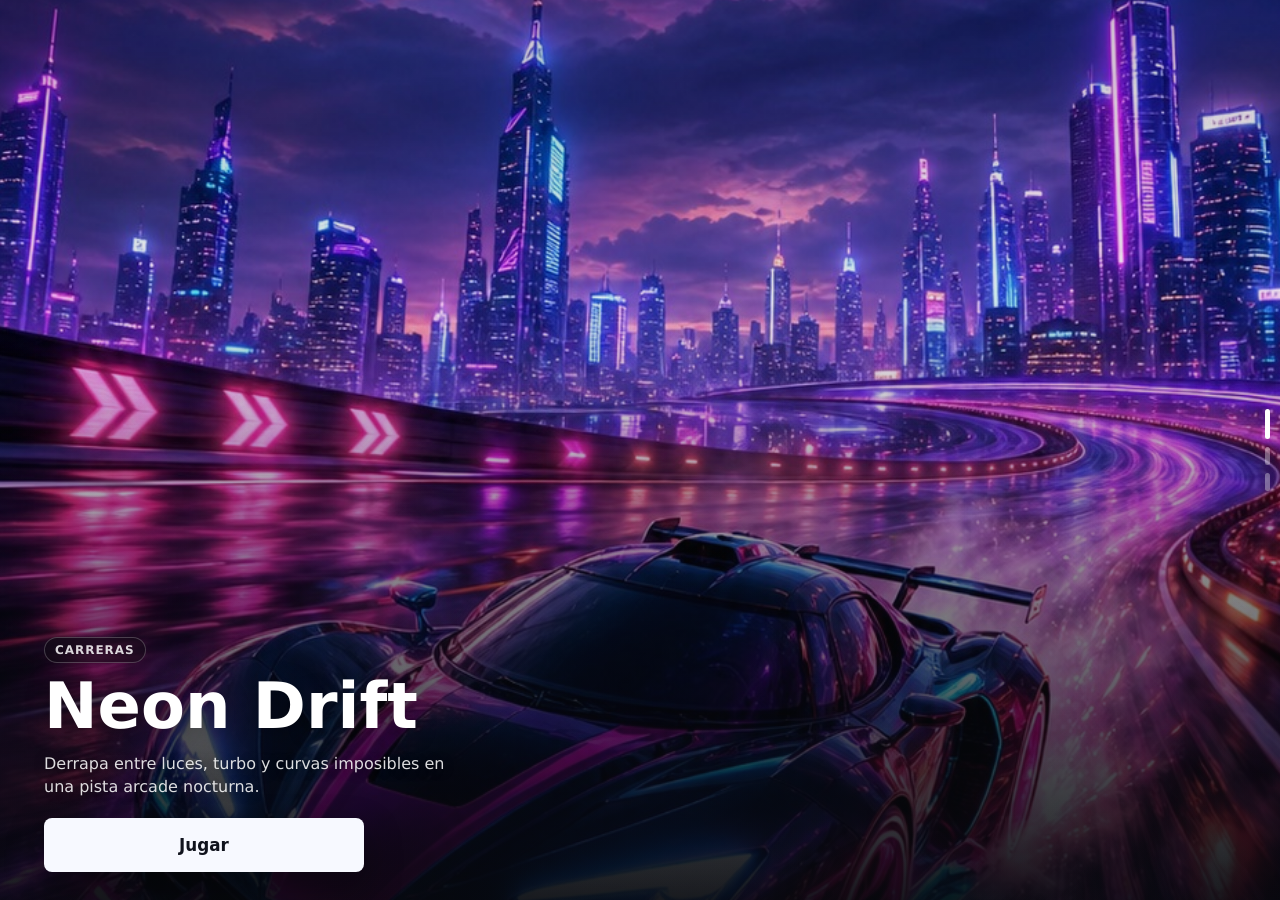
==== index.html @ 5fd91e8e "Initial game showcase" ====
<!doctype html>
<html lang="es">
  <head>
    <meta charset="utf-8" />
    <meta name="viewport" content="width=device-width, initial-scale=1, viewport-fit=cover" />
    <meta name="theme-color" content="#090a0f" />
    <title>HTML5 Game Showcase</title>
    <link rel="stylesheet" href="styles.css" />
  </head>
  <body>
    <main class="game-feed" id="gameFeed" aria-label="Showcase de juegos HTML5"></main>

    <section class="play-layer" id="playLayer" aria-hidden="true">
      <button class="close-game" id="closeGame" type="button" aria-label="Cerrar juego">
        <span aria-hidden="true"></span>
      </button>
      <iframe
        class="game-frame"
        id="gameFrame"
        title="Juego HTML5"
        allow="autoplay; fullscreen; gamepad; accelerometer; gyroscope"
        allowfullscreen
      ></iframe>
    </section>

    <script src="script.js"></script>
  </body>
</html>
---- styles.css ----
:root {
  --app-height: 100dvh;
  --safe-top: env(safe-area-inset-top, 0px);
  --safe-right: env(safe-area-inset-right, 0px);
  --safe-bottom: env(safe-area-inset-bottom, 0px);
  color-scheme: dark;
  font-family:
    Inter, ui-sans-serif, system-ui, -apple-system, BlinkMacSystemFont, "Segoe UI",
    sans-serif;
  background: #090a0f;
}

* {
  box-sizing: border-box;
}

html,
body {
  width: 100%;
  min-height: 100%;
  margin: 0;
  overflow: hidden;
  background: #090a0f;
}

body {
  height: 100vh;
  height: var(--app-height);
  -webkit-font-smoothing: antialiased;
  text-rendering: geometricPrecision;
}

button {
  font: inherit;
}

.game-feed {
  width: 100%;
  height: 100vh;
  height: var(--app-height);
  overflow-x: hidden;
  overflow-y: auto;
  overscroll-behavior-y: contain;
  scroll-snap-type: y mandatory;
  scroll-padding: 0;
  -webkit-overflow-scrolling: touch;
  background: #090a0f;
}

.game-feed::-webkit-scrollbar {
  display: none;
}

.game-slide {
  position: relative;
  display: grid;
  align-items: end;
  width: 100%;
  min-height: 100vh;
  min-height: var(--app-height);
  padding: calc(22px + var(--safe-top)) 20px calc(28px + var(--safe-bottom));
  overflow: hidden;
  scroll-snap-align: start;
  scroll-snap-stop: always;
  isolation: isolate;
  background: #111;
}

.game-slide::before,
.game-slide::after {
  position: absolute;
  inset: 0;
  content: "";
  z-index: -1;
}

.game-slide::before {
  background-image: var(--image);
  background-position: center;
  background-size: cover;
  transform: scale(1.015);
}

.game-slide::after {
  background:
    linear-gradient(180deg, rgba(5, 6, 10, 0.2) 0%, rgba(5, 6, 10, 0.05) 40%),
    linear-gradient(0deg, rgba(6, 8, 13, 0.92) 0%, rgba(6, 8, 13, 0.48) 34%, transparent 67%);
}

.slide-content {
  display: grid;
  gap: 14px;
  width: min(100%, 430px);
  margin: 0 auto;
}

.game-kicker {
  width: max-content;
  max-width: 100%;
  padding: 6px 10px;
  border: 1px solid rgba(255, 255, 255, 0.22);
  border-radius: 999px;
  background: rgba(10, 12, 18, 0.44);
  color: rgba(255, 255, 255, 0.84);
  font-size: 0.75rem;
  font-weight: 750;
  letter-spacing: 0.08em;
  line-height: 1;
  text-transform: uppercase;
  backdrop-filter: blur(14px);
  -webkit-backdrop-filter: blur(14px);
}

.game-title {
  margin: 0;
  color: #fff;
  font-size: clamp(2.1rem, 13vw, 4rem);
  font-weight: 850;
  line-height: 0.95;
  letter-spacing: 0;
  text-wrap: balance;
  text-shadow: 0 3px 22px rgba(0, 0, 0, 0.42);
}

.game-description {
  max-width: 31rem;
  margin: 0;
  color: rgba(255, 255, 255, 0.86);
  font-size: 1rem;
  font-weight: 520;
  line-height: 1.45;
  text-shadow: 0 2px 12px rgba(0, 0, 0, 0.48);
}

.play-button {
  display: inline-flex;
  align-items: center;
  justify-content: center;
  width: min(100%, 320px);
  min-height: 54px;
  margin-top: 6px;
  border: 0;
  border-radius: 8px;
  background: #f7f9ff;
  color: #10131d;
  box-shadow: 0 16px 36px rgba(0, 0, 0, 0.36);
  cursor: pointer;
  font-size: 1.05rem;
  font-weight: 840;
  letter-spacing: 0;
  touch-action: manipulation;
  -webkit-tap-highlight-color: transparent;
}

.play-button:active {
  transform: translateY(1px) scale(0.99);
}

.feed-dots {
  position: fixed;
  top: 50%;
  right: calc(10px + var(--safe-right));
  z-index: 3;
  display: grid;
  gap: 8px;
  transform: translateY(-50%);
  pointer-events: none;
}

.feed-dot {
  width: 5px;
  height: 18px;
  border-radius: 999px;
  background: rgba(255, 255, 255, 0.35);
  transition:
    height 180ms ease,
    background-color 180ms ease;
}

.feed-dot.is-active {
  height: 30px;
  background: #fff;
}

.play-layer {
  position: fixed;
  inset: 0;
  z-index: 20;
  display: none;
  width: 100%;
  height: 100vh;
  height: var(--app-height);
  background: #05060a;
}

.play-layer.is-open {
  display: block;
}

.game-frame {
  display: block;
  width: 100%;
  height: 100%;
  border: 0;
  background: #05060a;
}

.close-game {
  position: fixed;
  top: calc(12px + var(--safe-top));
  right: calc(12px + var(--safe-right));
  z-index: 22;
  display: grid;
  place-items: center;
  width: 52px;
  height: 52px;
  border: 2px solid rgba(255, 255, 255, 0.82);
  border-radius: 50%;
  background: rgba(12, 14, 20, 0.78);
  box-shadow: 0 10px 26px rgba(0, 0, 0, 0.45);
  cursor: pointer;
  backdrop-filter: blur(16px);
  -webkit-backdrop-filter: blur(16px);
  touch-action: manipulation;
  -webkit-tap-highlight-color: transparent;
}

.close-game span,
.close-game span::after {
  width: 22px;
  height: 3px;
  border-radius: 999px;
  background: #fff;
  content: "";
}

.close-game span {
  position: relative;
  display: block;
  transform: rotate(45deg);
}

.close-game span::after {
  position: absolute;
  inset: 0;
  transform: rotate(90deg);
}

.is-playing .game-feed {
  pointer-events: none;
}

@supports (height: 100svh) {
  :root {
    --app-height: 100svh;
  }
}

@supports (height: 100dvh) {
  :root {
    --app-height: 100dvh;
  }
}

@media (min-width: 620px) {
  .game-slide {
    padding-right: 44px;
    padding-left: 44px;
  }

  .slide-content {
    margin-left: 0;
  }
}
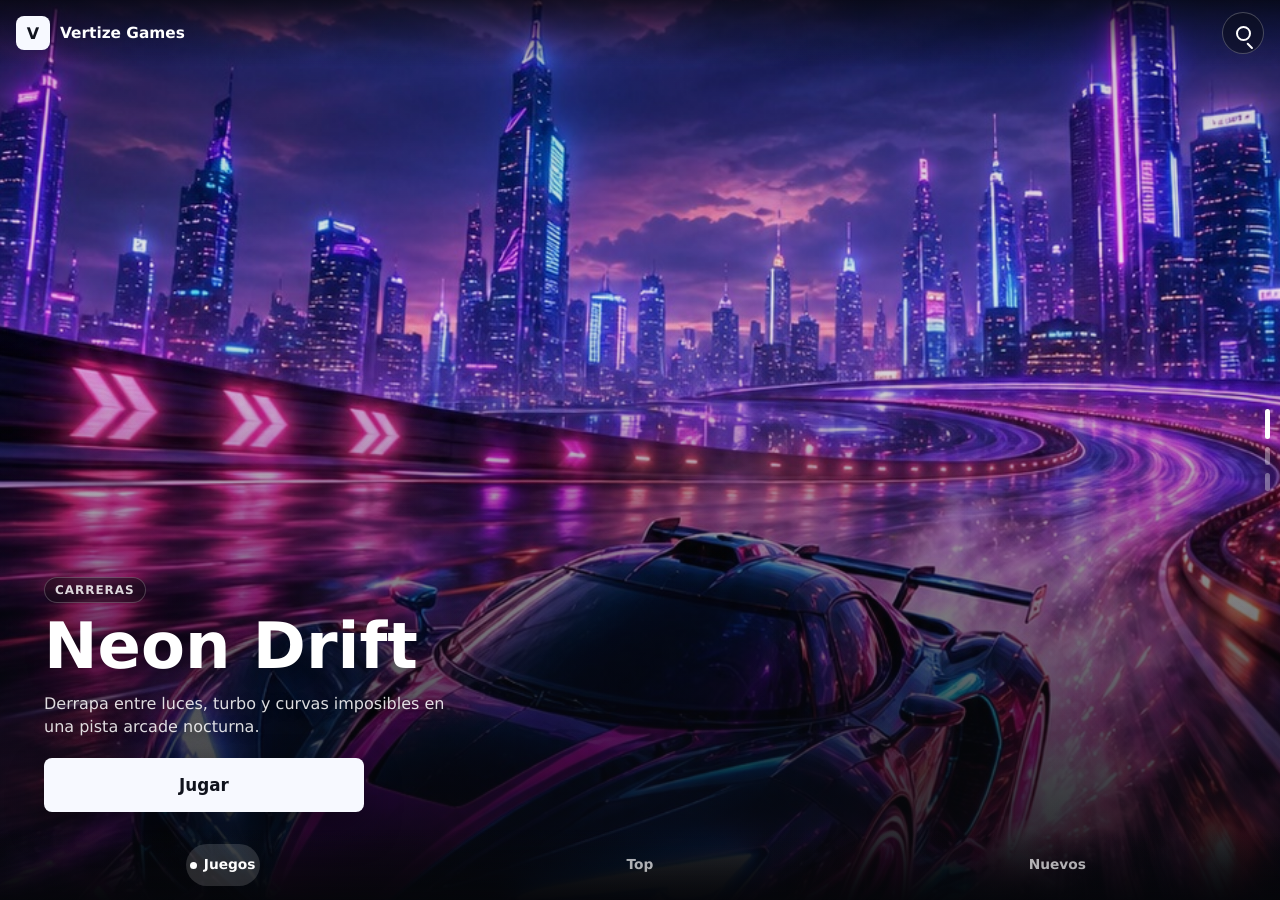
==== commit 3934b4f6: "Add fixed chrome and demo timeout" ====
--- a/index.html
+++ b/index.html
@@ -5,12 +5,34 @@
     <meta name="viewport" content="width=device-width, initial-scale=1, viewport-fit=cover" />
     <meta name="theme-color" content="#090a0f" />
     <title>HTML5 Game Showcase</title>
-    <link rel="stylesheet" href="styles.css" />
+    <link rel="stylesheet" href="styles.css?v=demo-timeout-2" />
   </head>
   <body>
+    <header class="app-header" aria-label="Cabecera">
+      <a class="brand" href="#" aria-label="Vertize Games">
+        <span class="brand-mark" aria-hidden="true">V</span>
+        <span>Vertize Games</span>
+      </a>
+      <button class="icon-button" type="button" aria-label="Buscar juegos">
+        <span aria-hidden="true"></span>
+      </button>
+    </header>
+
     <main class="game-feed" id="gameFeed" aria-label="Showcase de juegos HTML5"></main>
 
+    <footer class="app-footer" aria-label="Navegacion principal">
+      <a class="footer-item is-active" href="#">
+        <span class="footer-dot" aria-hidden="true"></span>
+        Juegos
+      </a>
+      <a class="footer-item" href="#">Top</a>
+      <a class="footer-item" href="#">Nuevos</a>
+    </footer>
+
     <section class="play-layer" id="playLayer" aria-hidden="true">
+      <div class="demo-timer" id="demoTimer" aria-live="polite">
+        Demo <span id="demoSeconds">15</span>s
+      </div>
       <button class="close-game" id="closeGame" type="button" aria-label="Cerrar juego">
         <span aria-hidden="true"></span>
       </button>
@@ -21,8 +43,18 @@
         allow="autoplay; fullscreen; gamepad; accelerometer; gyroscope"
         allowfullscreen
       ></iframe>
+      <div class="demo-ended" id="demoEnded" role="dialog" aria-modal="true" aria-labelledby="demoEndedTitle" hidden>
+        <div class="demo-card">
+          <p class="demo-eyebrow">Demo finalizada</p>
+          <h2 id="demoEndedTitle">Se ha terminado el tiempo de demo</h2>
+          <p>
+            Suscribete al portal para jugar sin limite a todos los juegos HTML5.
+          </p>
+          <button class="subscribe-button" id="subscribeButton" type="button">Suscribirme</button>
+        </div>
+      </div>
     </section>
 
-    <script src="script.js"></script>
+    <script src="script.js?v=demo-timeout-2"></script>
   </body>
 </html>
--- a/styles.css
+++ b/styles.css
@@ -3,6 +3,11 @@
   --safe-top: env(safe-area-inset-top, 0px);
   --safe-right: env(safe-area-inset-right, 0px);
   --safe-bottom: env(safe-area-inset-bottom, 0px);
+  --safe-left: env(safe-area-inset-left, 0px);
+  --header-height: 66px;
+  --footer-height: 70px;
+  --chrome-z: 10;
+  --play-z: 100;
   color-scheme: dark;
   font-family:
     Inter, ui-sans-serif, system-ui, -apple-system, BlinkMacSystemFont, "Segoe UI",
@@ -32,6 +37,127 @@
 
 button {
   font: inherit;
+}
+
+a {
+  color: inherit;
+  text-decoration: none;
+}
+
+.app-header,
+.app-footer {
+  position: fixed;
+  right: 0;
+  left: 0;
+  z-index: var(--chrome-z);
+  display: flex;
+  align-items: center;
+  color: #fff;
+  pointer-events: auto;
+}
+
+.app-header {
+  top: 0;
+  justify-content: space-between;
+  min-height: calc(var(--header-height) + var(--safe-top));
+  padding: calc(10px + var(--safe-top)) calc(16px + var(--safe-right)) 10px
+    calc(16px + var(--safe-left));
+  background: linear-gradient(180deg, rgba(5, 6, 10, 0.78), rgba(5, 6, 10, 0));
+}
+
+.brand {
+  display: inline-flex;
+  align-items: center;
+  min-width: 0;
+  gap: 10px;
+  font-size: 0.96rem;
+  font-weight: 820;
+  letter-spacing: 0;
+}
+
+.brand-mark {
+  display: grid;
+  flex: 0 0 auto;
+  place-items: center;
+  width: 34px;
+  height: 34px;
+  border-radius: 8px;
+  background: #f7f9ff;
+  color: #10131d;
+  font-size: 1rem;
+  font-weight: 900;
+}
+
+.icon-button {
+  position: relative;
+  display: grid;
+  flex: 0 0 auto;
+  place-items: center;
+  width: 42px;
+  height: 42px;
+  border: 1px solid rgba(255, 255, 255, 0.24);
+  border-radius: 50%;
+  background: rgba(10, 12, 18, 0.42);
+  cursor: pointer;
+  backdrop-filter: blur(14px);
+  -webkit-backdrop-filter: blur(14px);
+}
+
+.icon-button span {
+  position: relative;
+  width: 15px;
+  height: 15px;
+  border: 2px solid #fff;
+  border-radius: 50%;
+}
+
+.icon-button span::after {
+  position: absolute;
+  right: -6px;
+  bottom: -5px;
+  width: 8px;
+  height: 2px;
+  border-radius: 999px;
+  background: #fff;
+  content: "";
+  transform: rotate(45deg);
+  transform-origin: left center;
+}
+
+.app-footer {
+  bottom: 0;
+  justify-content: space-around;
+  min-height: calc(var(--footer-height) + var(--safe-bottom));
+  padding: 10px calc(14px + var(--safe-right)) calc(10px + var(--safe-bottom))
+    calc(14px + var(--safe-left));
+  background: linear-gradient(0deg, rgba(5, 6, 10, 0.88), rgba(5, 6, 10, 0));
+}
+
+.footer-item {
+  display: inline-grid;
+  grid-auto-flow: column;
+  align-items: center;
+  justify-content: center;
+  min-width: 74px;
+  min-height: 42px;
+  gap: 7px;
+  border-radius: 999px;
+  color: rgba(255, 255, 255, 0.68);
+  font-size: 0.86rem;
+  font-weight: 760;
+  letter-spacing: 0;
+}
+
+.footer-item.is-active {
+  background: rgba(255, 255, 255, 0.14);
+  color: #fff;
+}
+
+.footer-dot {
+  width: 7px;
+  height: 7px;
+  border-radius: 50%;
+  background: #fff;
 }
 
 .game-feed {
@@ -58,7 +184,8 @@
   width: 100%;
   min-height: 100vh;
   min-height: var(--app-height);
-  padding: calc(22px + var(--safe-top)) 20px calc(28px + var(--safe-bottom));
+  padding: calc(var(--header-height) + var(--safe-top) + 18px) 20px
+    calc(var(--footer-height) + var(--safe-bottom) + 18px);
   overflow: hidden;
   scroll-snap-align: start;
   scroll-snap-stop: always;
@@ -160,7 +287,7 @@
   position: fixed;
   top: 50%;
   right: calc(10px + var(--safe-right));
-  z-index: 3;
+  z-index: calc(var(--chrome-z) + 1);
   display: grid;
   gap: 8px;
   transform: translateY(-50%);
@@ -185,7 +312,7 @@
 .play-layer {
   position: fixed;
   inset: 0;
-  z-index: 20;
+  z-index: var(--play-z);
   display: none;
   width: 100%;
   height: 100vh;
@@ -205,11 +332,32 @@
   background: #05060a;
 }
 
+.demo-timer {
+  position: fixed;
+  top: calc(16px + var(--safe-top));
+  left: calc(16px + var(--safe-left));
+  z-index: calc(var(--play-z) + 2);
+  display: none;
+  min-width: 78px;
+  padding: 8px 10px;
+  border: 1px solid rgba(255, 255, 255, 0.24);
+  border-radius: 999px;
+  background: rgba(12, 14, 20, 0.74);
+  color: #fff;
+  font-size: 0.82rem;
+  font-weight: 820;
+  line-height: 1;
+  text-align: center;
+  box-shadow: 0 10px 26px rgba(0, 0, 0, 0.34);
+  backdrop-filter: blur(16px);
+  -webkit-backdrop-filter: blur(16px);
+}
+
 .close-game {
   position: fixed;
   top: calc(12px + var(--safe-top));
   right: calc(12px + var(--safe-right));
-  z-index: 22;
+  z-index: calc(var(--play-z) + 2);
   display: grid;
   place-items: center;
   width: 52px;
@@ -246,7 +394,95 @@
   transform: rotate(90deg);
 }
 
+.demo-ended {
+  position: fixed;
+  inset: 0;
+  z-index: calc(var(--play-z) + 1);
+  display: grid;
+  place-items: center;
+  padding: calc(82px + var(--safe-top)) calc(20px + var(--safe-right))
+    calc(24px + var(--safe-bottom)) calc(20px + var(--safe-left));
+  background: rgba(3, 4, 8, 0.72);
+  backdrop-filter: blur(10px);
+  -webkit-backdrop-filter: blur(10px);
+}
+
+.demo-ended[hidden] {
+  display: none;
+}
+
+.demo-card {
+  display: grid;
+  gap: 14px;
+  width: min(100%, 360px);
+  padding: 24px;
+  border: 1px solid rgba(255, 255, 255, 0.18);
+  border-radius: 8px;
+  background: #f7f9ff;
+  color: #10131d;
+  box-shadow: 0 24px 70px rgba(0, 0, 0, 0.5);
+}
+
+.demo-eyebrow {
+  margin: 0;
+  color: #6d345f;
+  font-size: 0.76rem;
+  font-weight: 850;
+  letter-spacing: 0.08em;
+  line-height: 1;
+  text-transform: uppercase;
+}
+
+.demo-card h2 {
+  margin: 0;
+  color: #10131d;
+  font-size: 1.72rem;
+  font-weight: 880;
+  line-height: 1.05;
+  letter-spacing: 0;
+}
+
+.demo-card p {
+  margin: 0;
+  color: rgba(16, 19, 29, 0.72);
+  font-size: 0.98rem;
+  font-weight: 560;
+  line-height: 1.42;
+}
+
+.subscribe-button {
+  display: inline-flex;
+  align-items: center;
+  justify-content: center;
+  min-height: 52px;
+  margin-top: 4px;
+  border: 0;
+  border-radius: 8px;
+  background: #10131d;
+  color: #fff;
+  cursor: pointer;
+  font-size: 1rem;
+  font-weight: 840;
+  letter-spacing: 0;
+  touch-action: manipulation;
+  -webkit-tap-highlight-color: transparent;
+}
+
+.play-layer.is-demo-ended .game-frame {
+  pointer-events: none;
+  filter: saturate(0.68) brightness(0.72);
+}
+
+.play-layer.is-demo-ended .demo-timer {
+  display: none;
+}
+
 .is-playing .game-feed {
+  pointer-events: none;
+}
+
+.is-playing .app-header,
+.is-playing .app-footer {
   pointer-events: none;
 }
 
